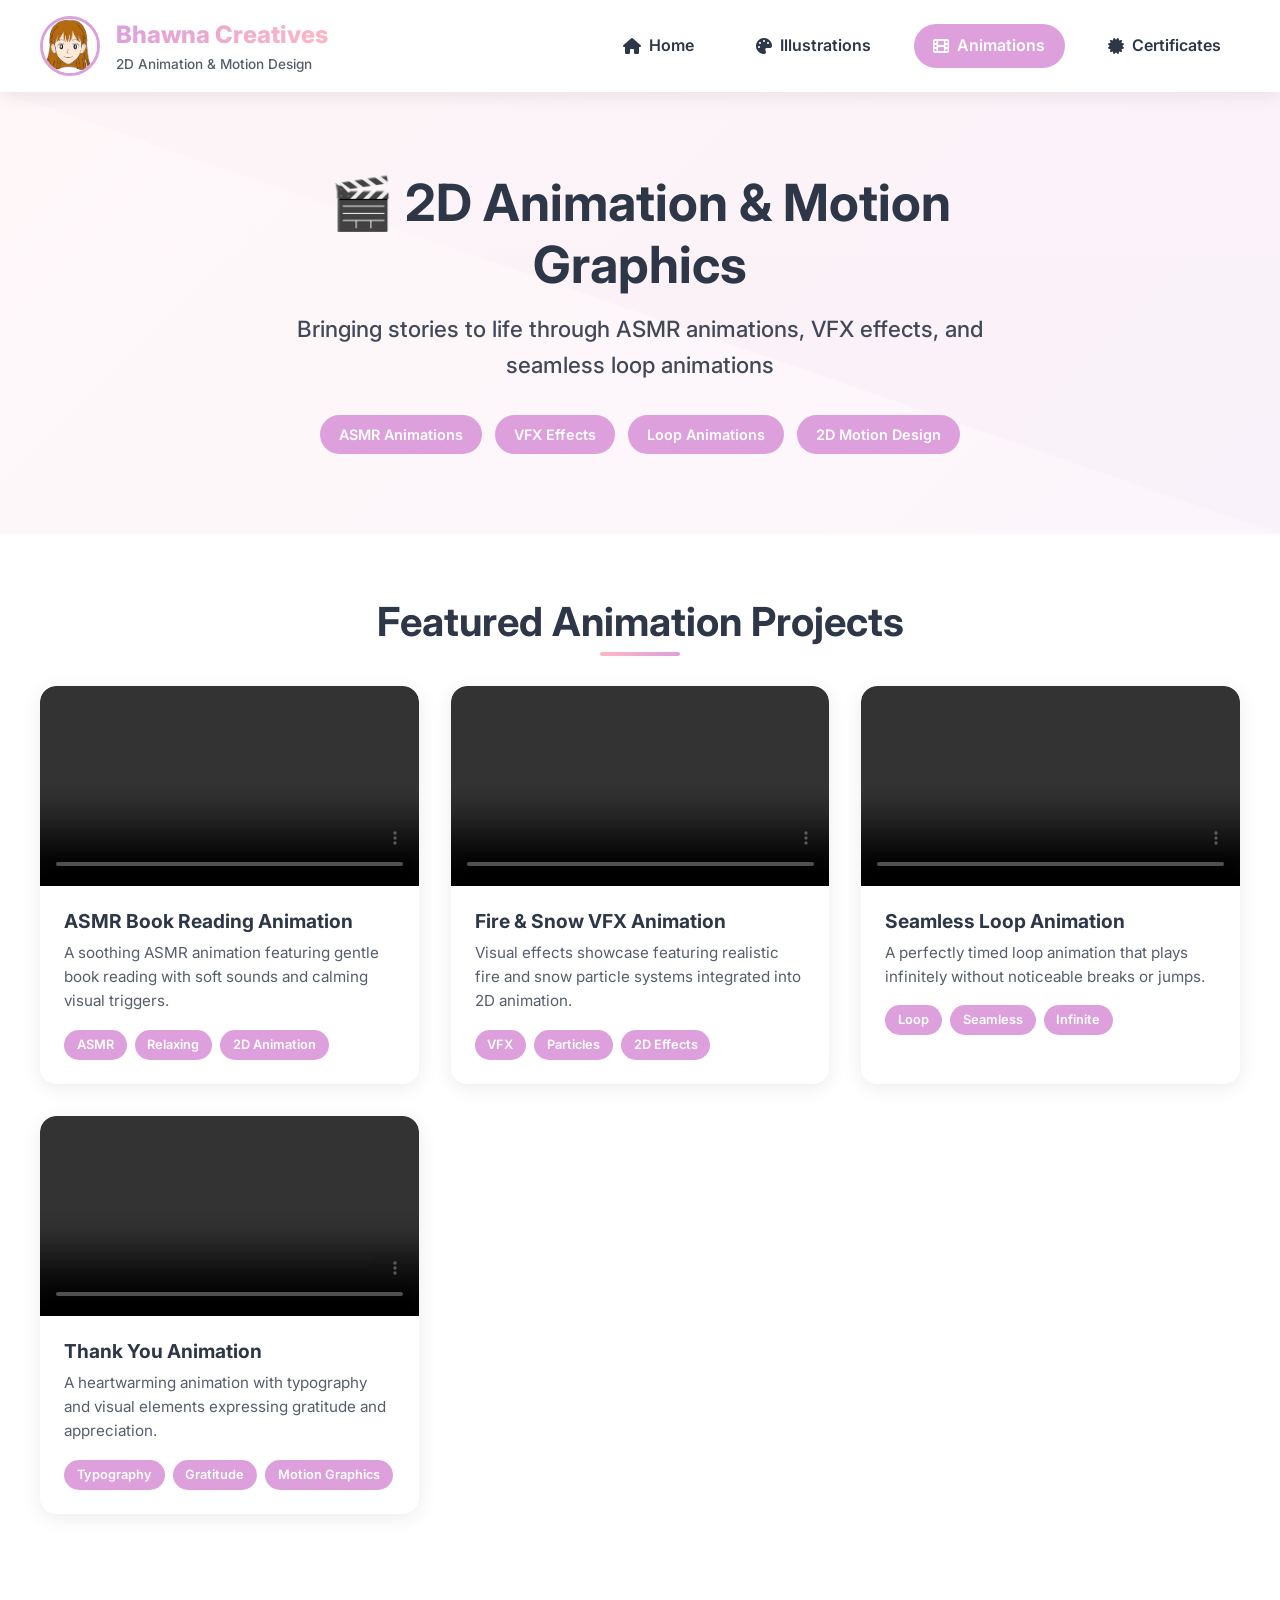
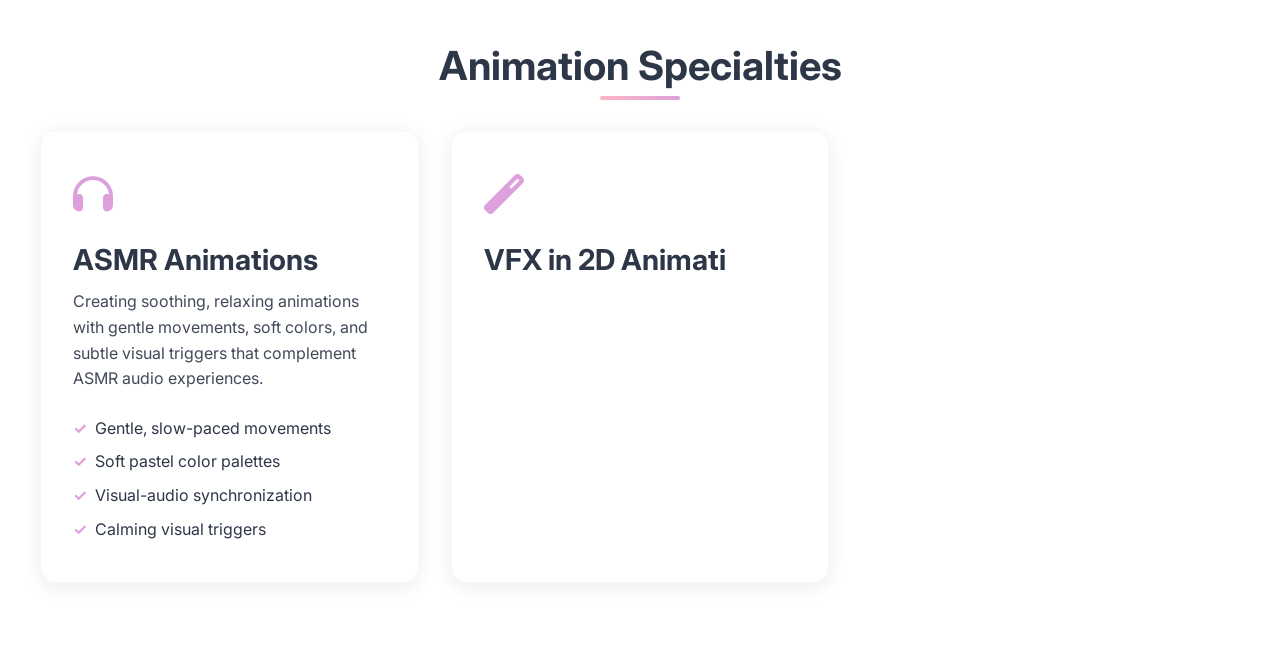
==== animations.html @ 489aada0 "Update animations.html" ====
<!DOCTYPE html>
<html lang="en">
<head>
  <meta charset="UTF-8" />
  <meta name="viewport" content="width=device-width, initial-scale=1.0" />
  <meta name="description" content="Professional 2D animation portfolio featuring ASMR animations, VFX, and loop animations by Bhawna Creatives">
  <title>🎥 2D Animation & Motion Graphics | Bhawna Creatives</title>
  <link
    href="https://fonts.googleapis.com/css2?family=Inter:wght@300;400;500;600;700;800&display=swap"
    rel="stylesheet"
  />
  <link rel="stylesheet" href="https://cdnjs.cloudflare.com/ajax/libs/font-awesome/6.4.0/css/all.min.css">
  <style>
    /* ===== CSS VARIABLES ===== */
    :root {
      --primary: #dda0dd;
      --primary-dark: #c97bc9;
      --secondary: #ffb6c1;
      --accent: #a0d2ff;
      --text-dark: #2d3748;
      --text-light: #f8f9fa;
      --bg-light: #ffffff;
      --bg-card: #ffffff;
      --bg-nav: #ffffff;
      --bg-footer: #f8f9fa;
      --shadow: 0 4px 20px rgba(0, 0, 0, 0.08);
      --shadow-hover: 0 8px 30px rgba(0, 0, 0, 0.12);
      --transition: all 0.3s cubic-bezier(0.4, 0, 0.2, 1);
      --border-radius: 16px;
      --container-max: 1200px;
    }

    .dark-theme {
      --primary: #c97bc9;
      --primary-dark: #b366b3;
      --secondary: #e8a0a8;
      --accent: #6fb5ff;
      --text-dark: #f0f0f0;
      --text-light: #f0f0f0;
      --bg-light: #121212;
      --bg-card: #1e1e1e;
      --bg-nav: #1a1a1a;
      --bg-footer: #1a1a1a;
      --shadow: 0 4px 20px rgba(0, 0, 0, 0.3);
      --shadow-hover: 0 8px 30px rgba(0, 0, 0, 0.4);
    }

    /* ===== RESET & BASE STYLES ===== */
    * {
      margin: 0;
      padding: 0;
      box-sizing: border-box;
    }

    html {
      scroll-behavior: smooth;
    }

    body {
      font-family: 'Inter', sans-serif;
      background-color: var(--bg-light);
      color: var(--text-dark);
      line-height: 1.6;
      transition: var(--transition);
      overflow-x: hidden;
    }

    img {
      max-width: 100%;
      height: auto;
      display: block;
    }

    h1, h2, h3, h4 {
      line-height: 1.2;
      margin-bottom: 1rem;
      font-weight: 700;
    }

    h1 {
      font-size: clamp(2.2rem, 5vw, 3.2rem);
    }

    h2 {
      font-size: clamp(1.8rem, 4vw, 2.5rem);
      text-align: center;
      margin-bottom: 2.5rem;
      position: relative;
    }

    h2:after {
      content: '';
      position: absolute;
      bottom: -10px;
      left: 50%;
      transform: translateX(-50%);
      width: 80px;
      height: 4px;
      background: linear-gradient(to right, var(--secondary), var(--primary));
      border-radius: 2px;
    }

    h3 {
      font-size: clamp(1.3rem, 3vw, 1.8rem);
      margin-bottom: 0.75rem;
    }

    p {
      margin-bottom: 1rem;
      color: var(--text-dark);
      opacity: 0.9;
    }

    a {
      text-decoration: none;
      color: inherit;
      transition: var(--transition);
    }

    .container {
      width: 100%;
      max-width: var(--container-max);
      margin: 0 auto;
      padding: 0 1.5rem;
    }

    .section {
      padding: 4rem 0;
    }

    /* ===== HEADER & NAVIGATION ===== */
    .header {
      position: sticky;
      top: 0;
      z-index: 100;
      background-color: var(--bg-nav);
      box-shadow: 0 4px 20px rgba(0, 0, 0, 0.08);
      transition: var(--transition);
    }

    .header-inner {
      display: flex;
      align-items: center;
      justify-content: space-between;
      padding: 1rem 0;
    }

    .logo-container {
      display: flex;
      align-items: center;
      gap: 1rem;
    }

    .logo-img {
      width: 60px;
      height: 60px;
      border-radius: 50%;
      object-fit: cover;
      border: 3px solid var(--primary);
      animation: float 6s ease-in-out infinite;
    }

    @keyframes float {
      0%, 100% { transform: translateY(0); }
      50% { transform: translateY(-10px); }
    }

    .brand-text {
      display: flex;
      flex-direction: column;
    }

    .brand-name {
      font-weight: 800;
      font-size: 1.5rem;
      background: linear-gradient(to right, var(--primary), var(--secondary));
      -webkit-background-clip: text;
      -webkit-text-fill-color: transparent;
    }

    .brand-tagline {
      font-size: 0.85rem;
      opacity: 0.8;
      font-weight: 500;
    }

    /* Navigation */
    .nav-menu {
      display: flex;
      gap: 1.5rem;
      align-items: center;
    }

    .nav-link {
      padding: 0.6rem 1.2rem;
      border-radius: 50px;
      font-weight: 600;
      display: flex;
      align-items: center;
      gap: 0.5rem;
      transition: var(--transition);
      position: relative;
    }

    .nav-link:hover {
      background-color: var(--primary);
      color: white;
      transform: translateY(-2px);
    }

    .nav-link.active {
      background-color: var(--primary);
      color: white;
    }

    /* ===== HERO SECTION ===== */
    .hero {
      padding: 5rem 0;
      text-align: center;
      background: linear-gradient(135deg, rgba(255, 182, 193, 0.1) 0%, rgba(221, 160, 221, 0.1) 100%);
      position: relative;
      overflow: hidden;
    }

    .hero:before {
      content: '';
      position: absolute;
      top: 0;
      left: 0;
      width: 100%;
      height: 100%;
      background: url('data:image/svg+xml,<svg xmlns="http://www.w3.org/2000/svg" viewBox="0 0 100 100" preserveAspectRatio="none" opacity="0.03"><path d="M0,0 L100,0 L100,100 Z" fill="%23dda0dd"/></svg>');
      background-size: cover;
    }

    .hero-content {
      position: relative;
      z-index: 1;
      max-width: 800px;
      margin: 0 auto;
    }

    .hero h1 {
      margin-bottom: 1rem;
    }

    .hero-subtitle {
      font-size: clamp(1.1rem, 3vw, 1.4rem);
      font-weight: 500;
      margin-bottom: 2rem;
      opacity: 0.9;
    }

    .hero-tags {
      display: flex;
      justify-content: center;
      flex-wrap: wrap;
      gap: 0.8rem;
      margin-top: 2rem;
    }

    .hero-tag {
      padding: 0.5rem 1.2rem;
      background-color: var(--primary);
      color: white;
      border-radius: 50px;
      font-weight: 600;
      font-size: 0.9rem;
    }

    /* ===== VIDEO GALLERY ===== */
    .video-gallery {
      display: grid;
      grid-template-columns: repeat(auto-fill, minmax(300px, 1fr));
      gap: 2rem;
      margin-top: 2rem;
    }

    .video-card {
      background-color: var(--bg-card);
      border-radius: var(--border-radius);
      overflow: hidden;
      box-shadow: var(--shadow);
      transition: var(--transition);
    }

    .video-card:hover {
      transform: translateY(-8px);
      box-shadow: var(--shadow-hover);
    }

    .video-wrapper {
      position: relative;
      overflow: hidden;
    }

    .video-wrapper video {
      width: 100%;
      height: 200px;
      object-fit: cover;
      display: block;
      border-radius: var(--border-radius) var(--border-radius) 0 0;
    }

    .video-overlay {
      position: absolute;
      top: 0;
      left: 0;
      width: 100%;
      height: 100%;
      background: rgba(0, 0, 0, 0.3);
      display: flex;
      align-items: center;
      justify-content: center;
      opacity: 0;
      transition: var(--transition);
    }

    .video-card:hover .video-overlay {
      opacity: 1;
    }

    .play-btn {
      width: 60px;
      height: 60px;
      background-color: rgba(255, 255, 255, 0.9);
      border-radius: 50%;
      display: flex;
      align-items: center;
      justify-content: center;
      font-size: 1.5rem;
      color: var(--primary);
      transform: scale(0.8);
      transition: var(--transition);
    }

    .video-card:hover .play-btn {
      transform: scale(1);
    }

    .video-info {
      padding: 1.5rem;
    }

    .video-title {
      font-size: 1.2rem;
      font-weight: 700;
      margin-bottom: 0.5rem;
      color: var(--text-dark);
    }

    .video-description {
      font-size: 0.95rem;
      opacity: 0.8;
      margin-bottom: 1rem;
    }

    .video-tags {
      display: flex;
      flex-wrap: wrap;
      gap: 0.5rem;
    }

    .video-tag {
      padding: 0.3rem 0.8rem;
      background-color: var(--primary);
      color: white;
      border-radius: 20px;
      font-size: 0.8rem;
      font-weight: 600;
    }

    /* ===== ANIMATION PROJECTS SECTION ===== */
    .projects-grid {
      display: grid;
      grid-template-columns: repeat(auto-fill, minmax(350px, 1fr));
      gap: 2rem;
      margin-top: 2rem;
    }

    .project-card {
      background-color: var(--bg-card);
      border-radius: var(--border-radius);
      padding: 2rem;
      box-shadow: var(--shadow);
      transition: var(--transition);
      border: 1px solid rgba(221, 160, 221, 0.1);
    }

    .project-card:hover {
      transform: translateY(-5px);
      box-shadow: var(--shadow-hover);
      border-color: var(--primary);
    }

    .project-icon {
      font-size: 2.5rem;
      margin-bottom: 1rem;
      color: var(--primary);
    }

    .project-desc {
      margin-bottom: 1.5rem;
    }

    .project-features {
      list-style: none;
      margin-top: 1rem;
    }

    .project-features li {
      margin-bottom: 0.5rem;
      display: flex;
      align-items: center;
      gap: 0.5rem;
    }

    .project-features li:before {
      content: '✓';
      color: var(--primary);
      font-weight: bold;
    }

    /* ===== CTA SECTION ===== */
    .cta-section {
      text-align: center;
      background: linear-gradient(135deg, rgba(255, 182, 193, 0.1) 0%, rgba(221, 160, 221, 0.1) 100%);
      border-radius: var(--border-radius);
      padding: 3rem;
      margin: 3rem 0;
    }

    .cta-buttons {
      display: flex;
      justify-content: center;
      flex-wrap: wrap;
      gap: 1rem;
      margin-top: 2rem;
    }

    .btn {
      padding: 0.9rem 2rem;
      border-radius: 50px;
      font-weight: 600;
      display: inline-flex;
      align-items: center;
      gap: 0.7rem;
      transition: var(--transition);
      border: none;
      cursor: pointer;
      font-size: 1rem;
    }

    .btn-primary {
      background-color: var(--primary);
      color: white;
    }

    .btn-primary:hover {
      background-color: var(--primary-dark);
      transform: translateY(-3px);
      box-shadow: 0 8px 20px rgba(221, 160, 221, 0.3);
    }

    .btn-secondary {
      background-color: transparent;
      border: 2px solid var(--primary);
      color: var(--primary);
    }

    .btn-secondary:hover {
      background-color: var(--primary);
      color: white;
      transform: translateY(-3px);
    }

    /* ===== FOOTER ===== */
    .footer {
      background-color: var(--bg-footer);
      padding: 3rem 0 2rem;
      text-align: center;
    }

    .footer-content {
      max-width: 800px;
      margin: 0 auto;
    }

    .social-links {
      display: flex;
      justify-content: center;
      gap: 1.5rem;
      margin: 1.5rem 0;
    }

    .social-link {
      width: 45px;
      height: 45px;
      background-color: var(--primary);
      color: white;
      border-radius: 50%;
      display: flex;
      align-items: center;
      justify-content: center;
      font-size: 1.2rem;
      transition: var(--transition);
    }

    .social-link:hover {
      background-color: var(--primary-dark);
      transform: translateY(-3px);
    }

    .footer-links {
      display: flex;
      justify-content: center;
      flex-wrap: wrap;
      gap: 1.5rem;
      margin: 1.5rem 0;
    }

    .footer-link {
      color: var(--text-dark);
      font-weight: 500;
      opacity: 0.8;
    }

    .footer-link:hover {
      color: var(--primary);
      opacity: 1;
    }

    .copyright {
      margin-top: 2rem;
      padding-top: 1.5rem;
      border-top: 1px solid rgba(221, 160, 221, 0.2);
      font-size: 0.9rem;
      opacity: 0.7;
    }

    /* ===== DARK MODE TOGGLE ===== */
    .theme-toggle {
      position: fixed;
      bottom: 25px;
      right: 25px;
      width: 55px;
      height: 55px;
      border-radius: 50%;
      background-color: var(--primary);
      color: white;
      border: none;
      cursor: pointer;
      display: flex;
      align-items: center;
      justify-content: center;
      font-size: 1.3rem;
      box-shadow: 0 4px 15px rgba(0, 0, 0, 0.2);
      z-index: 99;
      transition: var(--transition);
    }

    .theme-toggle:hover {
      transform: scale(1.1);
    }

    /* ===== RESPONSIVE DESIGN ===== */
    @media (max-width: 992px) {
      .nav-menu {
        gap: 1rem;
      }
      
      .video-gallery, .projects-grid {
        grid-template-columns: repeat(auto-fill, minmax(280px, 1fr));
      }
    }

    @media (max-width: 768px) {
      .header-inner {
        flex-direction: column;
        gap: 1rem;
      }
      
      .nav-menu {
        width: 100%;
        justify-content: center;
        flex-wrap: wrap;
      }
      
      .section {
        padding: 3rem 0;
      }
      
      .cta-section {
        padding: 2rem;
      }
      
      .theme-toggle {
        bottom: 20px;
        right: 20px;
        width: 50px;
        height: 50px;
      }
    }

    @media (max-width: 576px) {
      .video-gallery, .projects-grid {
        grid-template-columns: 1fr;
      }
      
      .nav-menu {
        flex-direction: column;
        align-items: center;
      }
      
      .nav-link {
        width: 100%;
        justify-content: center;
      }
      
      .cta-buttons {
        flex-direction: column;
        align-items: center;
      }
      
      .btn {
        width: 100%;
        justify-content: center;
      }
      
      .hero-tags {
        flex-direction: column;
        align-items: center;
      }
    }
  </style>
</head>
<body>
  <!-- HEADER & NAVIGATION -->
  <header class="header">
    <div class="container header-inner">
      <div class="logo-container">
        <img src="b6.png" alt="Bhawna Creatives Logo" class="logo-img" />
        <div class="brand-text">
          <div class="brand-name">Bhawna Creatives</div>
          <div class="brand-tagline">2D Animation & Motion Design</div>
        </div>
      </div>
      
      <nav class="nav-menu">
        <a href="index.html" class="nav-link">
          <i class="fas fa-home"></i> Home
        </a>
        <a href="illustrations.html" class="nav-link">
          <i class="fas fa-palette"></i> Illustrations
        </a>
        <a href="#" class="nav-link active">
          <i class="fas fa-film"></i> Animations
        </a>
        <a href="certificates.html" class="nav-link">
          <i class="fas fa-certificate"></i> Certificates
        </a>
      </nav>
    </div>
  </header>

  <!-- HERO SECTION -->
  <section class="hero">
    <div class="container hero-content">
      <h1>🎬 2D Animation & Motion Graphics</h1>
      <p class="hero-subtitle">Bringing stories to life through ASMR animations, VFX effects, and seamless loop animations</p>
      <div class="hero-tags">
        <span class="hero-tag">ASMR Animations</span>
        <span class="hero-tag">VFX Effects</span>
        <span class="hero-tag">Loop Animations</span>
        <span class="hero-tag">2D Motion Design</span>
      </div>
    </div>
  </section>

  <!-- VIDEO GALLERY SECTION -->
  <section class="section container">
    <h2>Featured Animation Projects</h2>
    <div class="video-gallery">
      <!-- Video 1: ASMR Book Reading -->
      <div class="video-card">
        <div class="video-wrapper">
          <video controls>
            <source src="a1.mp4" type="video/mp4">
            Your browser does not support the video tag. Please use a modern browser.
          </video>
          <div class="video-overlay">
            <div class="play-btn">
              <i class="fas fa-play"></i>
            </div>
          </div>
        </div>
        <div class="video-info">
          <h3 class="video-title">ASMR Book Reading Animation</h3>
          <p class="video-description">A soothing ASMR animation featuring gentle book reading with soft sounds and calming visual triggers.</p>
          <div class="video-tags">
            <span class="video-tag">ASMR</span>
            <span class="video-tag">Relaxing</span>
            <span class="video-tag">2D Animation</span>
          </div>
        </div>
      </div>

      <!-- Video 2: VFX Fire and Snow -->
      <div class="video-card">
        <div class="video-wrapper">
          <video controls>
            <source src="a2.mp4" type="video/mp4">
            Your browser does not support the video tag. Please use a modern browser.
          </video>
          <div class="video-overlay">
            <div class="play-btn">
              <i class="fas fa-play"></i>
            </div>
          </div>
        </div>
        <div class="video-info">
          <h3 class="video-title">Fire & Snow VFX Animation</h3>
          <p class="video-description">Visual effects showcase featuring realistic fire and snow particle systems integrated into 2D animation.</p>
          <div class="video-tags">
            <span class="video-tag">VFX</span>
            <span class="video-tag">Particles</span>
            <span class="video-tag">2D Effects</span>
          </div>
        </div>
      </div>

      <!-- Video 3: Loop Animation -->
      <div class="video-card">
        <div class="video-wrapper">
          <video controls loop>
            <source src="a3.mp4" type="video/mp4">
            Your browser does not support the video tag. Please use a modern browser.
          </video>
          <div class="video-overlay">
            <div class="play-btn">
              <i class="fas fa-play"></i>
            </div>
          </div>
        </div>
        <div class="video-info">
          <h3 class="video-title">Seamless Loop Animation</h3>
          <p class="video-description">A perfectly timed loop animation that plays infinitely without noticeable breaks or jumps.</p>
          <div class="video-tags">
            <span class="video-tag">Loop</span>
            <span class="video-tag">Seamless</span>
            <span class="video-tag">Infinite</span>
          </div>
        </div>
      </div>

      <!-- Video 4: Thank You Animation -->
      <div class="video-card">
        <div class="video-wrapper">
          <video controls>
            <source src="A4.mp4" type="video/mp4">
            Your browser does not support the video tag. Please use a modern browser.
          </video>
          <div class="video-overlay">
            <div class="play-btn">
              <i class="fas fa-play"></i>
            </div>
          </div>
        </div>
        <div class="video-info">
          <h3 class="video-title">Thank You Animation</h3>
          <p class="video-description">A heartwarming animation with typography and visual elements expressing gratitude and appreciation.</p>
          <div class="video-tags">
            <span class="video-tag">Typography</span>
            <span class="video-tag">Gratitude</span>
            <span class="video-tag">Motion Graphics</span>
          </div>
        </div>
      </div>
    </div>
  </section>

  <!-- ANIMATION SPECIALTIES SECTION -->
  <section class="section container">
    <h2>Animation Specialties</h2>
    <div class="projects-grid">
      <!-- Project 1: ASMR Animation -->
      <div class="project-card">
        <div class="project-icon">
          <i class="fas fa-headphones"></i>
        </div>
        <h3>ASMR Animations</h3>
        <p class="project-desc">Creating soothing, relaxing animations with gentle movements, soft colors, and subtle visual triggers that complement ASMR audio experiences.</p>
        <ul class="project-features">
          <li>Gentle, slow-paced movements</li>
          <li>Soft pastel color palettes</li>
          <li>Visual-audio synchronization</li>
          <li>Calming visual triggers</li>
        </ul>
      </div>

      <!-- Project 2: VFX in 2D Animation -->
      <div class="project-card">
        <div class="project-icon">
          <i class="fas fa-magic"></i>
        </div>
        <h3>VFX in 2D Animati
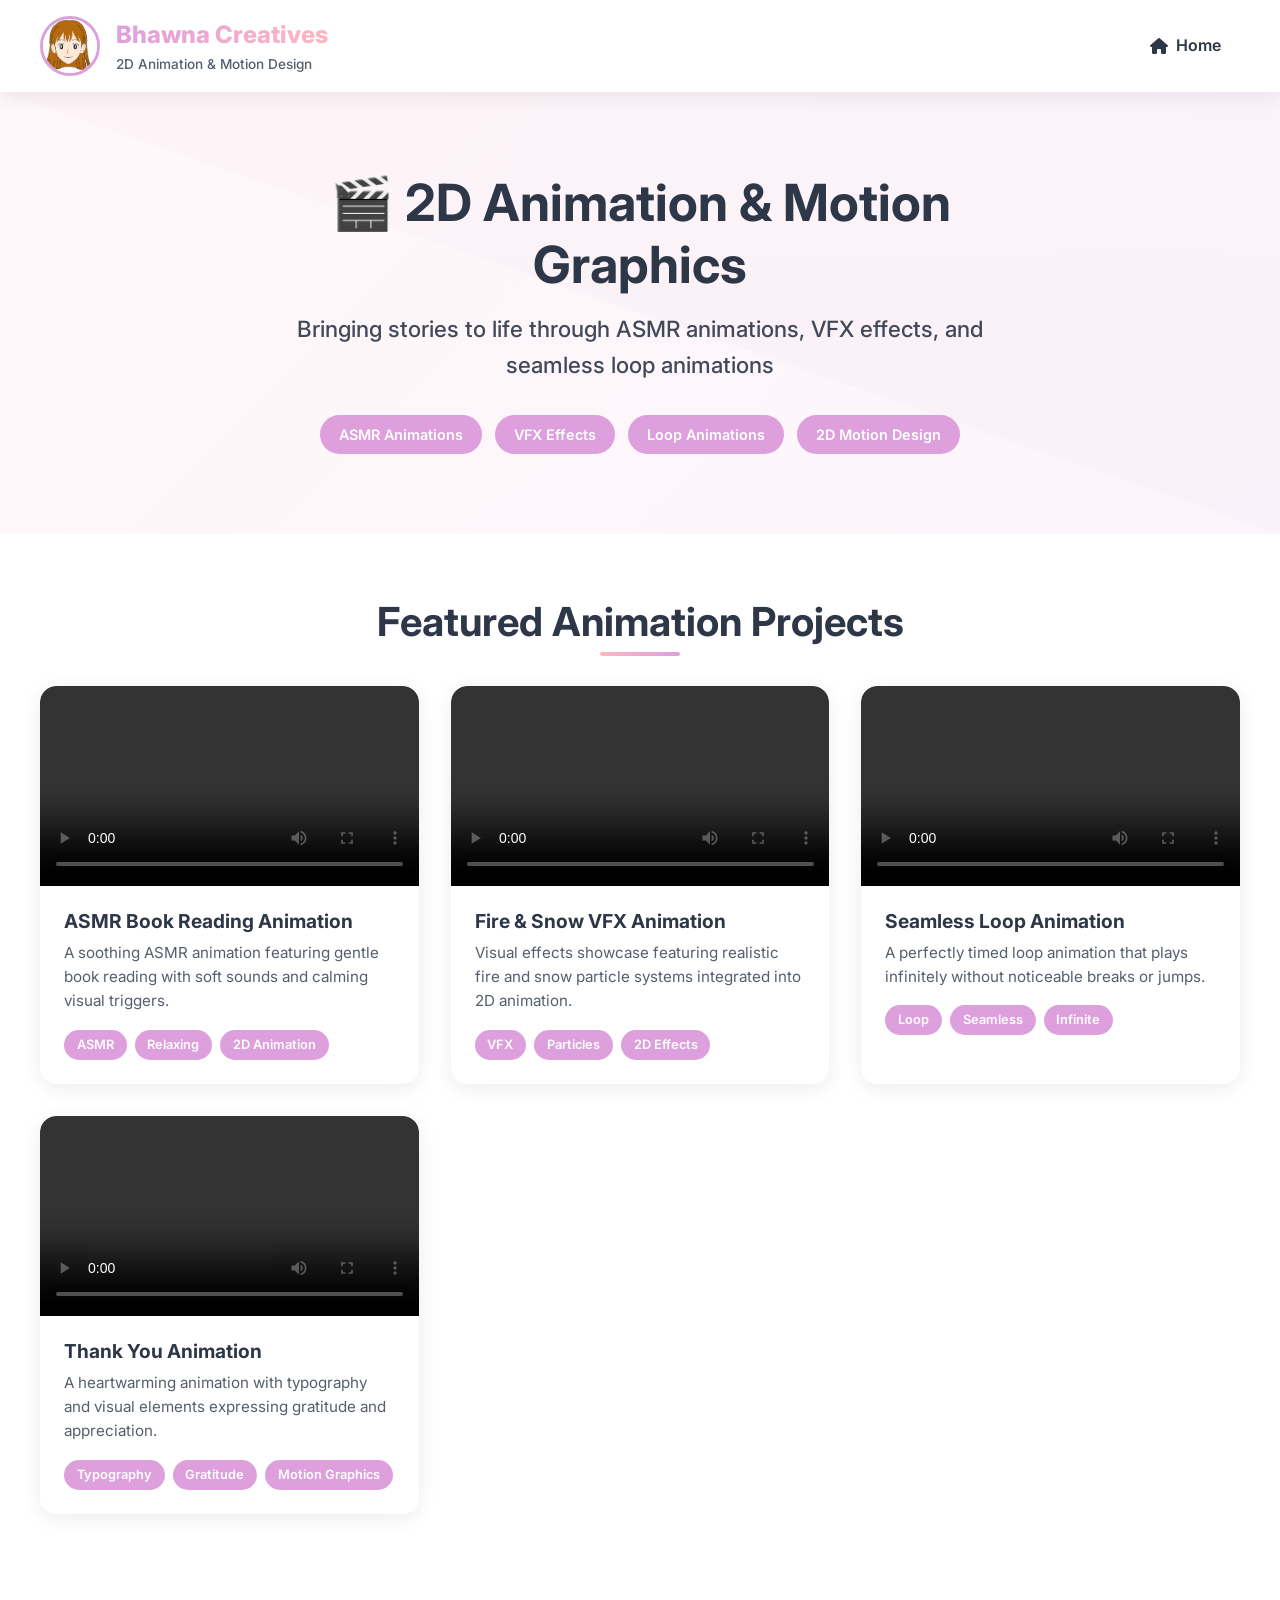
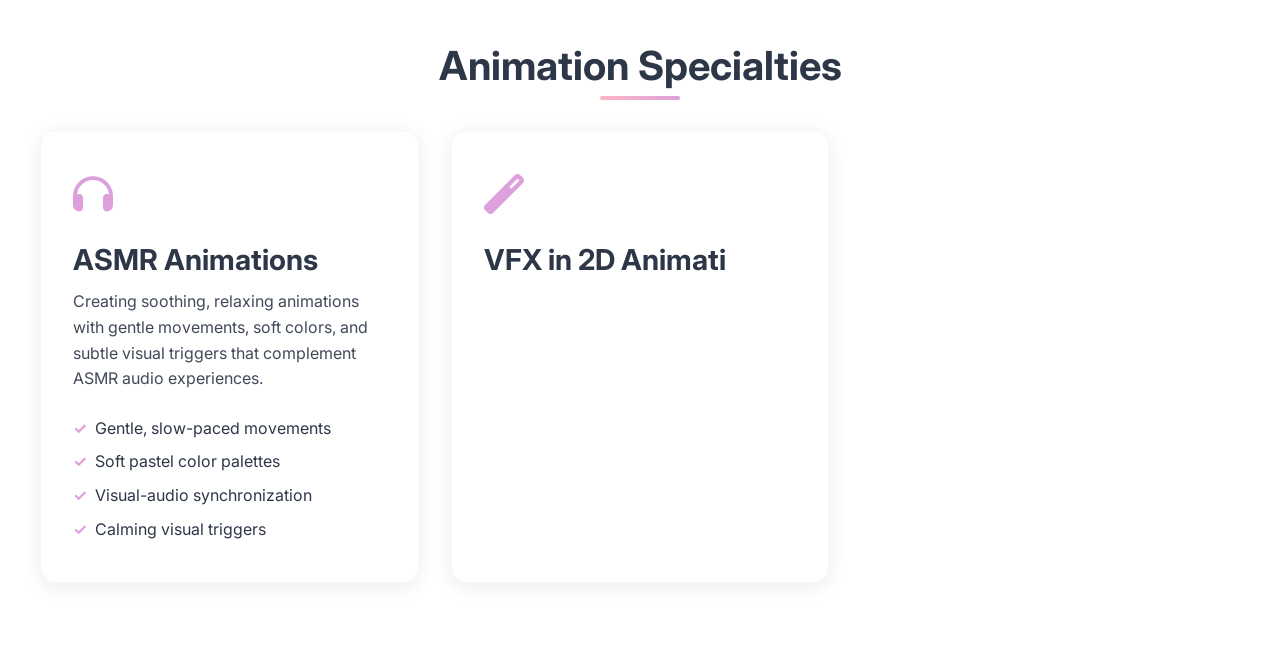
==== commit 8b572634: "Update animations.html" ====
--- a/animations.html
+++ b/animations.html
@@ -650,15 +650,7 @@
         <a href="index.html" class="nav-link">
           <i class="fas fa-home"></i> Home
         </a>
-        <a href="illustrations.html" class="nav-link">
-          <i class="fas fa-palette"></i> Illustrations
-        </a>
-        <a href="#" class="nav-link active">
-          <i class="fas fa-film"></i> Animations
-        </a>
-        <a href="certificates.html" class="nav-link">
-          <i class="fas fa-certificate"></i> Certificates
-        </a>
+      
       </nav>
     </div>
   </header>
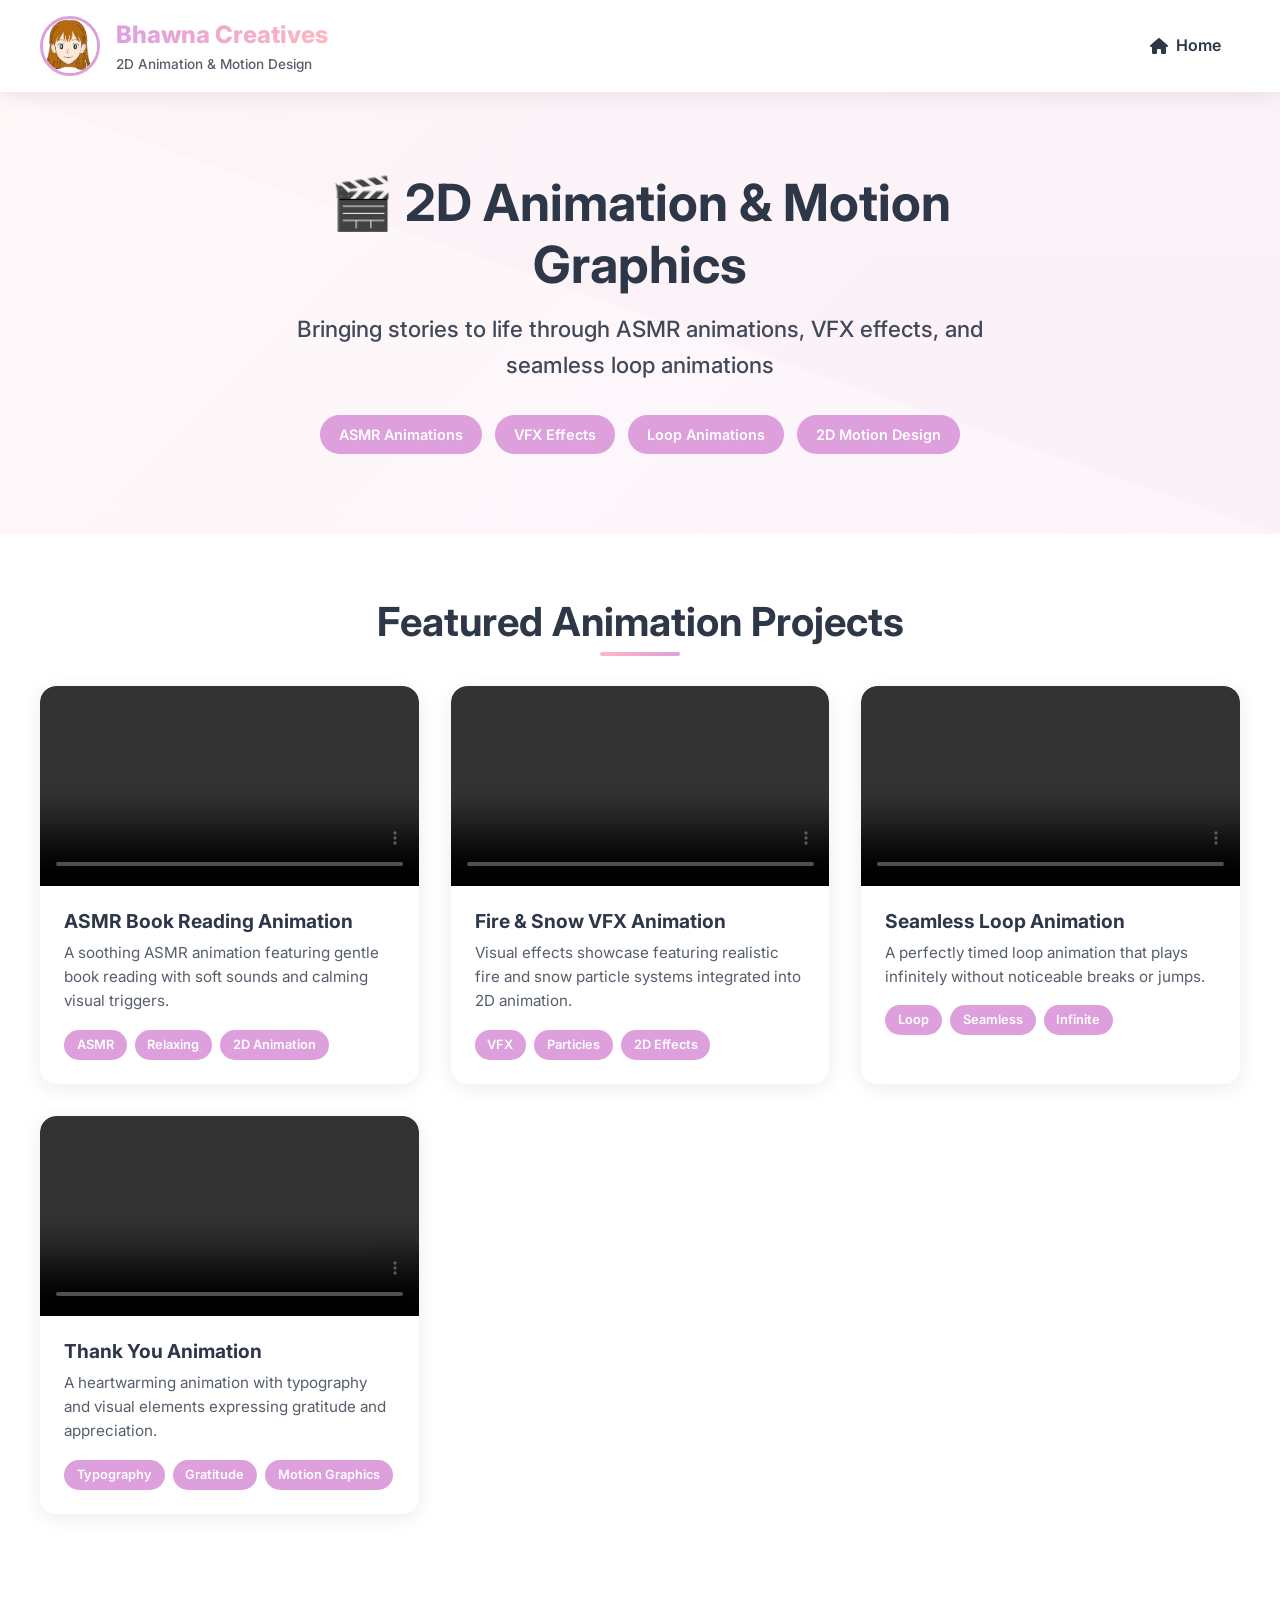
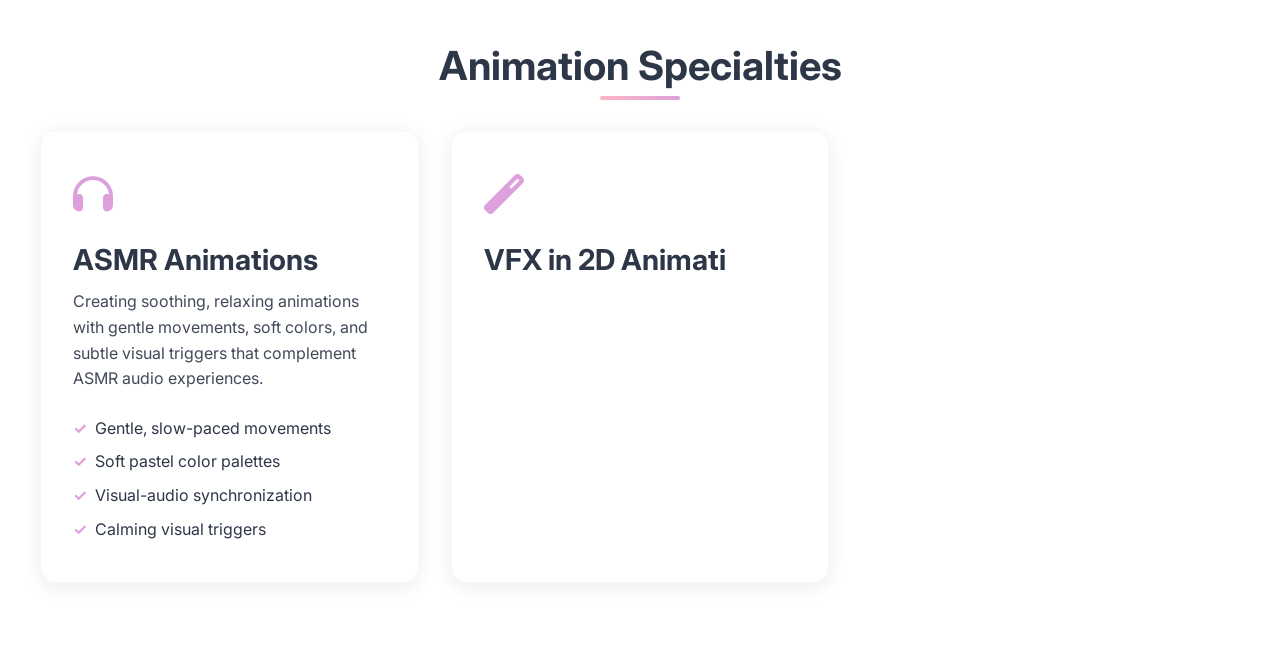
==== commit baef93d4: "Update animations.html" ====
--- a/animations.html
+++ b/animations.html
@@ -680,11 +680,6 @@
             <source src="a1.mp4" type="video/mp4">
             Your browser does not support the video tag. Please use a modern browser.
           </video>
-          <div class="video-overlay">
-            <div class="play-btn">
-              <i class="fas fa-play"></i>
-            </div>
-          </div>
         </div>
         <div class="video-info">
           <h3 class="video-title">ASMR Book Reading Animation</h3>
@@ -704,11 +699,7 @@
             <source src="a2.mp4" type="video/mp4">
             Your browser does not support the video tag. Please use a modern browser.
           </video>
-          <div class="video-overlay">
-            <div class="play-btn">
-              <i class="fas fa-play"></i>
-            </div>
-          </div>
+          
         </div>
         <div class="video-info">
           <h3 class="video-title">Fire & Snow VFX Animation</h3>
@@ -728,11 +719,7 @@
             <source src="a3.mp4" type="video/mp4">
             Your browser does not support the video tag. Please use a modern browser.
           </video>
-          <div class="video-overlay">
-            <div class="play-btn">
-              <i class="fas fa-play"></i>
-            </div>
-          </div>
+         
         </div>
         <div class="video-info">
           <h3 class="video-title">Seamless Loop Animation</h3>
@@ -752,11 +739,7 @@
             <source src="A4.mp4" type="video/mp4">
             Your browser does not support the video tag. Please use a modern browser.
           </video>
-          <div class="video-overlay">
-            <div class="play-btn">
-              <i class="fas fa-play"></i>
-            </div>
-          </div>
+          
         </div>
         <div class="video-info">
           <h3 class="video-title">Thank You Animation</h3>
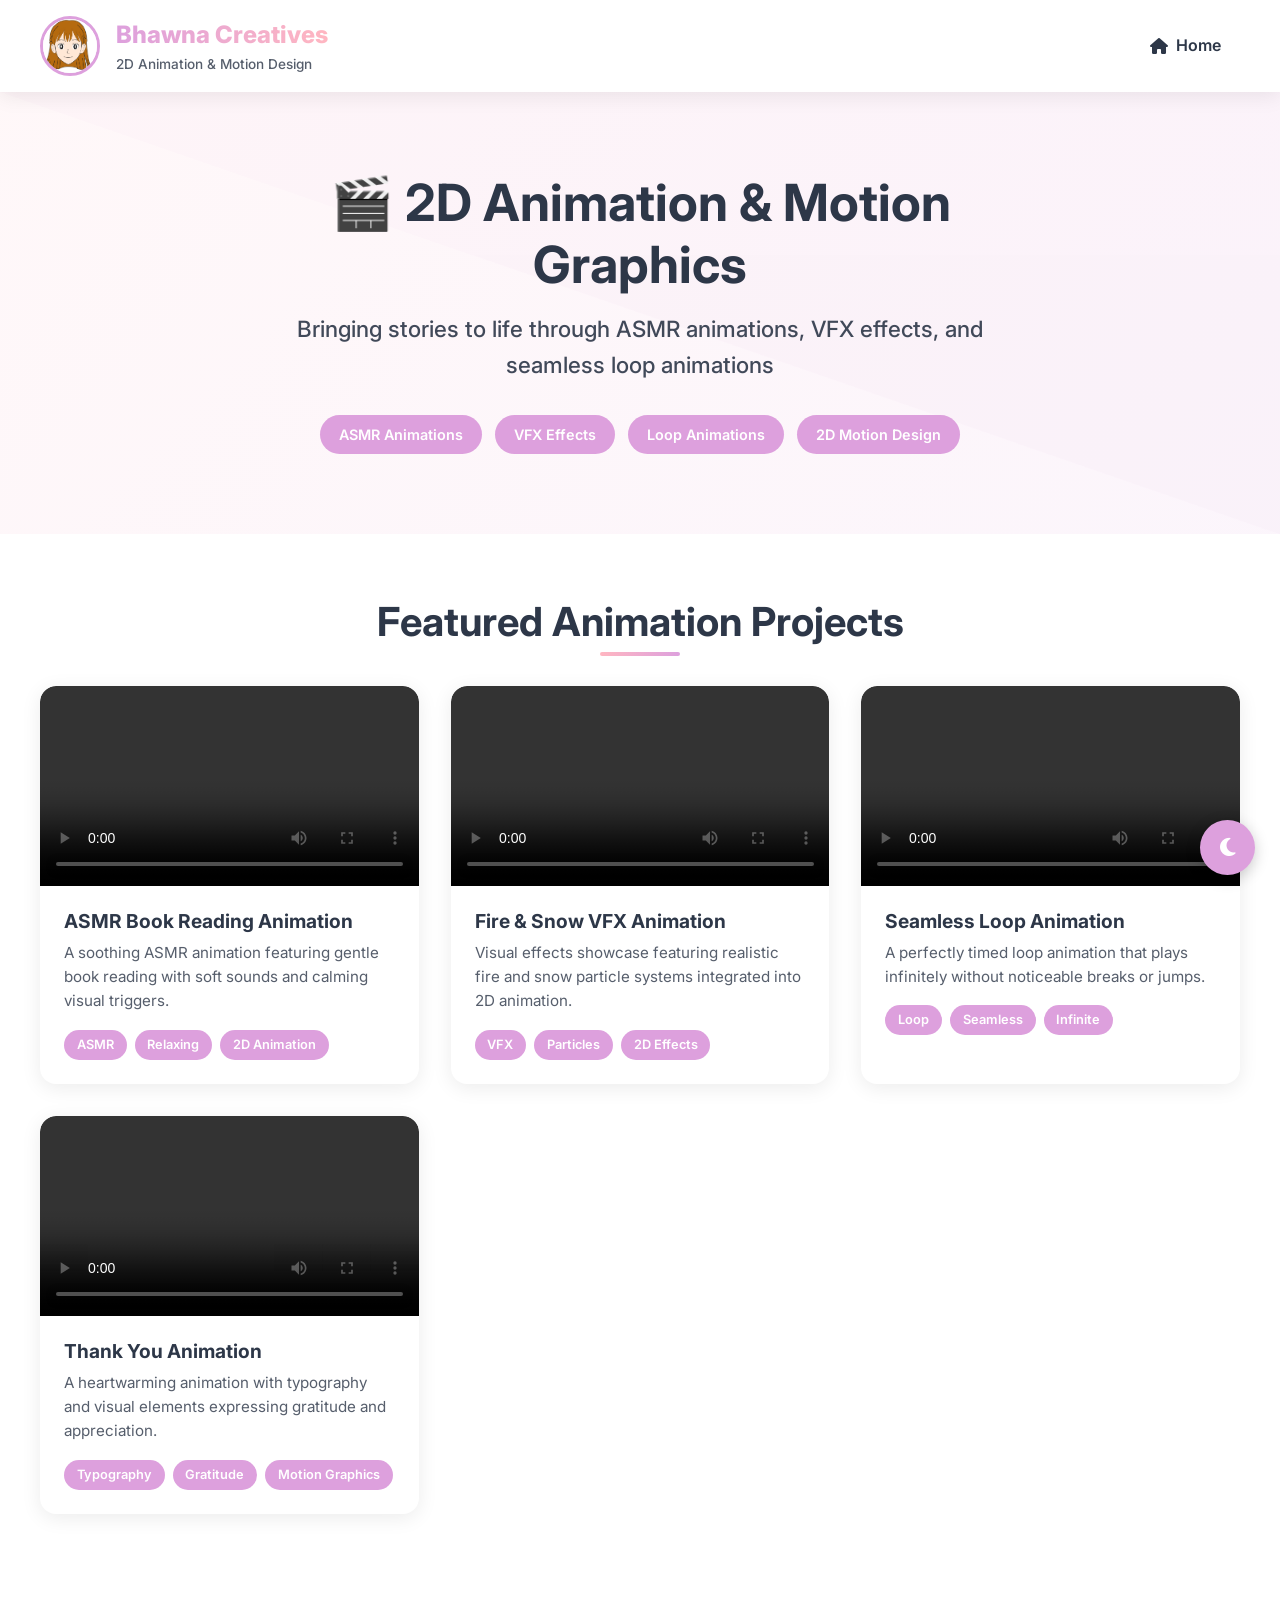
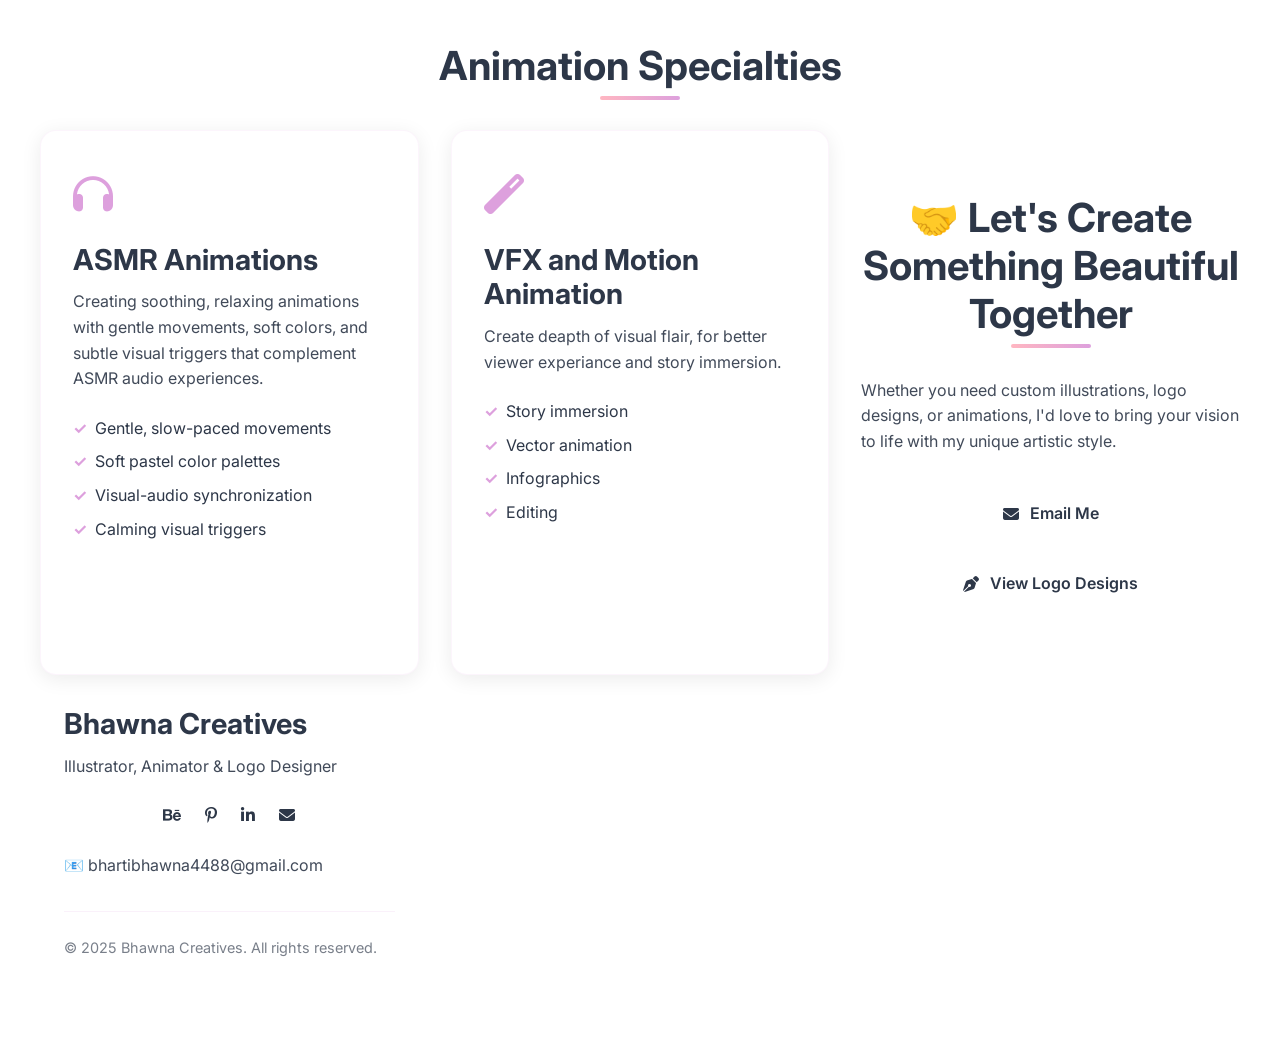
==== commit 155179d4: "Update animations.html" ====
--- a/animations.html
+++ b/animations.html
@@ -778,4 +778,107 @@
         <div class="project-icon">
           <i class="fas fa-magic"></i>
         </div>
-        <h3>VFX in 2D Animati
+        <h3>VFX and Motion Animation</h3>
+        <p class="project-desc">Create deapth of visual flair, for better viewer experiance and story immersion.</p>
+        <ul class="project-features">
+          <li>Story immersion</li>
+          <li>Vector animation</li>
+          <li>Infographics</li>
+          <li>Editing</li>
+        </ul>
+      </div>
+
+
+
+          
+    <!-- CTA SECTION -->
+    <section class="section">
+      <div class="cta-box">
+        <h2>🤝 Let's Create Something Beautiful Together</h2>
+        <p>Whether you need custom illustrations, logo designs, or animations, I'd love to bring your vision to life with my unique artistic style.</p>
+        <div class="cta-buttons">
+          <a href="mailto:bhartibhawna4488@gmail.com" class="btn">
+            <i class="fas fa-envelope"></i> Email Me
+          </a>
+          <a href="#logo-designs" class="btn btn-outline">
+            <i class="fas fa-pen-nib"></i> View Logo Designs
+          </a>
+        </div>
+      </div>
+    </section>
+  </main>
+
+  <!-- FOOTER -->
+  <footer>
+    <div class="container footer-content">
+      <h3>Bhawna Creatives</h3>
+      <p>Illustrator, Animator & Logo Designer</p>
+      
+      <div class="social-links">
+        <a href="https://www.behance.net/bhawnabharti48" target="_blank" aria-label="Behance">
+          <i class="fab fa-behance"></i>
+        </a>
+        <a href="https://pin.it/7BvtTQsCY" target="_blank" aria-label="Pinterest">
+          <i class="fab fa-pinterest-p"></i>
+        </a>
+        <a href="https://www.linkedin.com/in/bhawna-bharti-25ba2a316" target="_blank" aria-label="LinkedIn">
+          <i class="fab fa-linkedin-in"></i>
+        </a>
+        <a href="mailto:bhartibhawna4488@gmail.com" aria-label="Email">
+          <i class="fas fa-envelope"></i>
+        </a>
+      </div>
+      
+      <p>📧 bhartibhawna4488@gmail.com</p>
+      <div class="copyright">
+        <p>© 2025 Bhawna Creatives. All rights reserved.</p>
+      </div>
+    </div>
+  </footer>
+
+  <!-- DARK MODE TOGGLE -->
+  <button class="theme-toggle" aria-label="Toggle dark mode">
+    <i class="fas fa-moon"></i>
+  </button>
+
+  <!-- JAVASCRIPT -->
+  <script>
+    // Theme Toggle Functionality
+    const themeToggle = document.querySelector('.theme-toggle');
+    const themeIcon = themeToggle.querySelector('i');
+    
+    // Check for saved theme preference or default to light
+    if (localStorage.getItem('theme') === 'dark') {
+      document.body.classList.add('dark-theme');
+      themeIcon.classList.remove('fa-moon');
+      themeIcon.classList.add('fa-sun');
+    }
+    
+    // Toggle theme function
+    function toggleTheme() {
+      document.body.classList.toggle('dark-theme');
+      
+      if (document.body.classList.contains('dark-theme')) {
+        localStorage.setItem('theme', 'dark');
+        themeIcon.classList.remove('fa-moon');
+        themeIcon.classList.add('fa-sun');
+      } else {
+        localStorage.setItem('theme', 'light');
+        themeIcon.classList.remove('fa-sun');
+        themeIcon.classList.add('fa-moon');
+      }
+    }
+    
+    themeToggle.addEventListener('click', toggleTheme);
+    
+    // Smooth scrolling for anchor links
+    document.querySelectorAll('a[href^="#"]').forEach(anchor => {
+      anchor.addEventListener('click', function(e) {
+        e.preventDefault();
+        
+        const targetId = this.getAttribute('href');
+        if (targetId === '#') return;
+        
+        const targetElement = document.querySelector(targetId);
+        if (targetElement) {
+          window.
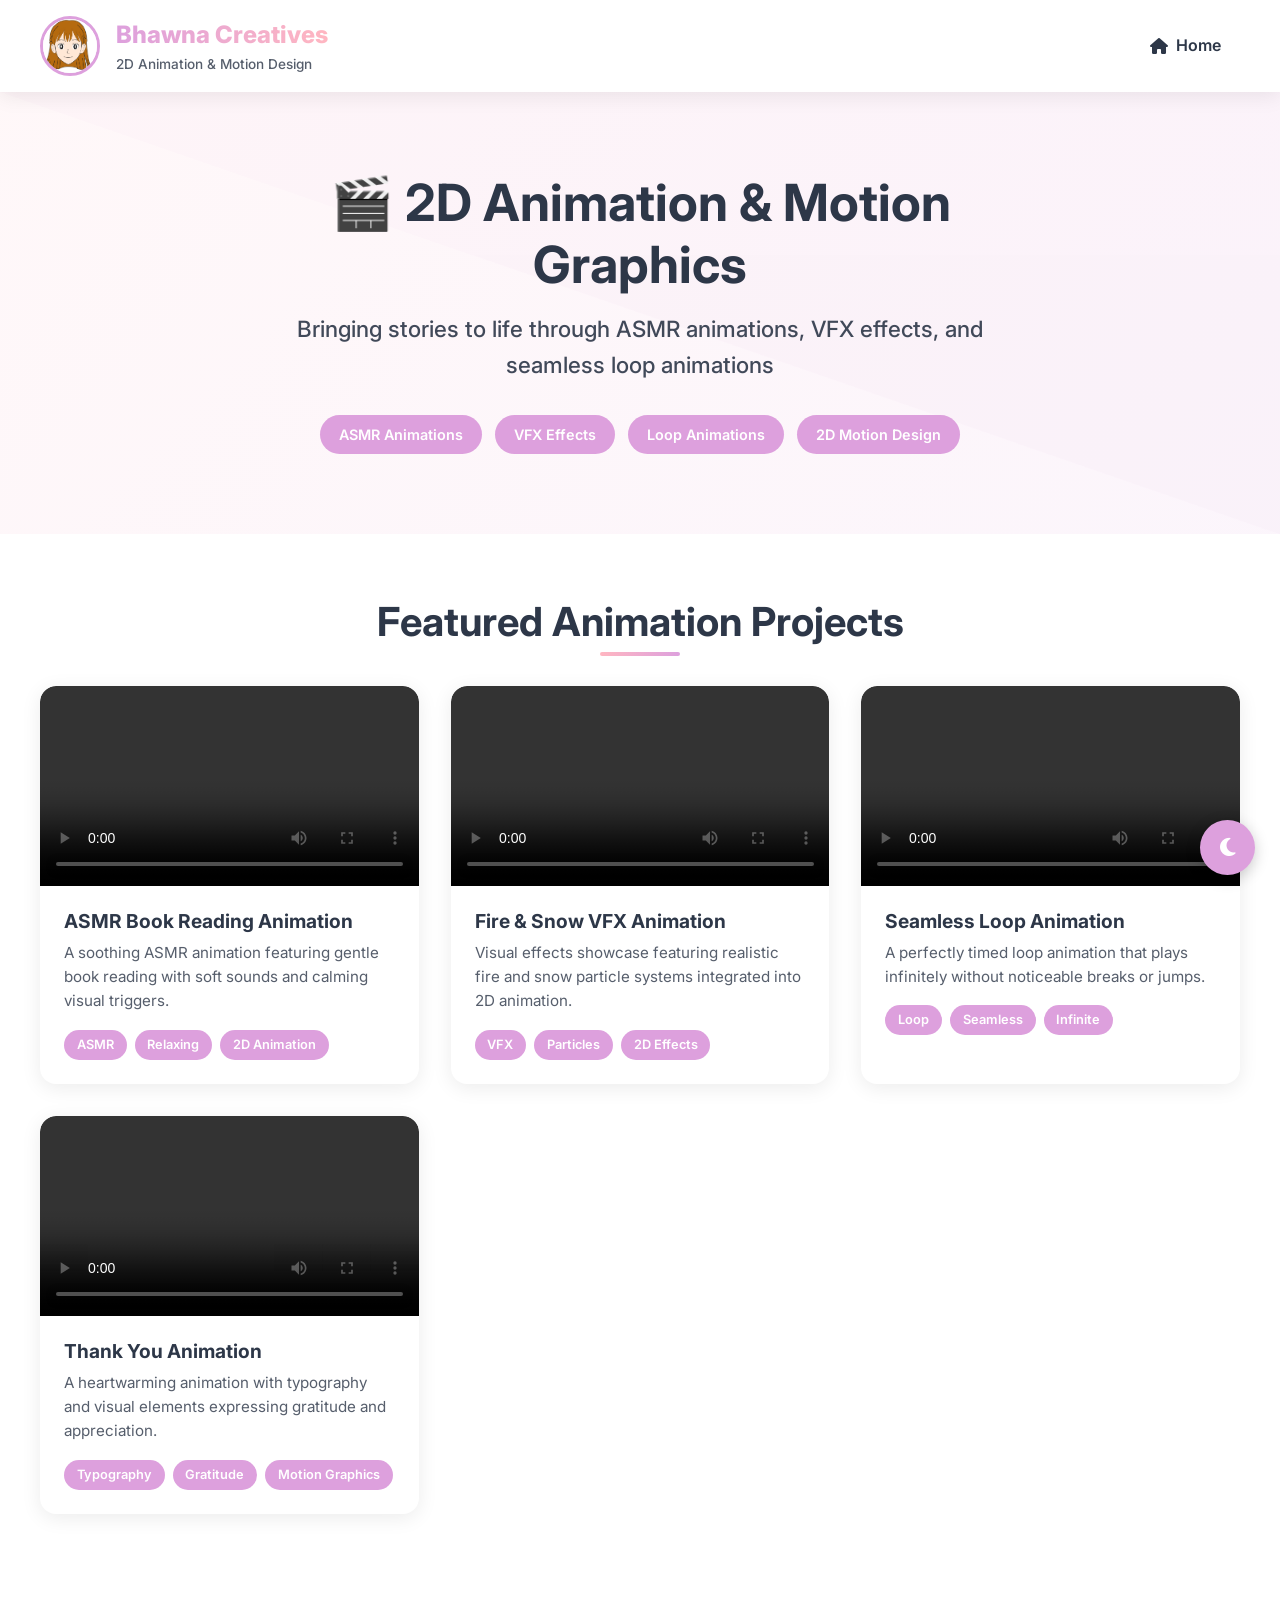
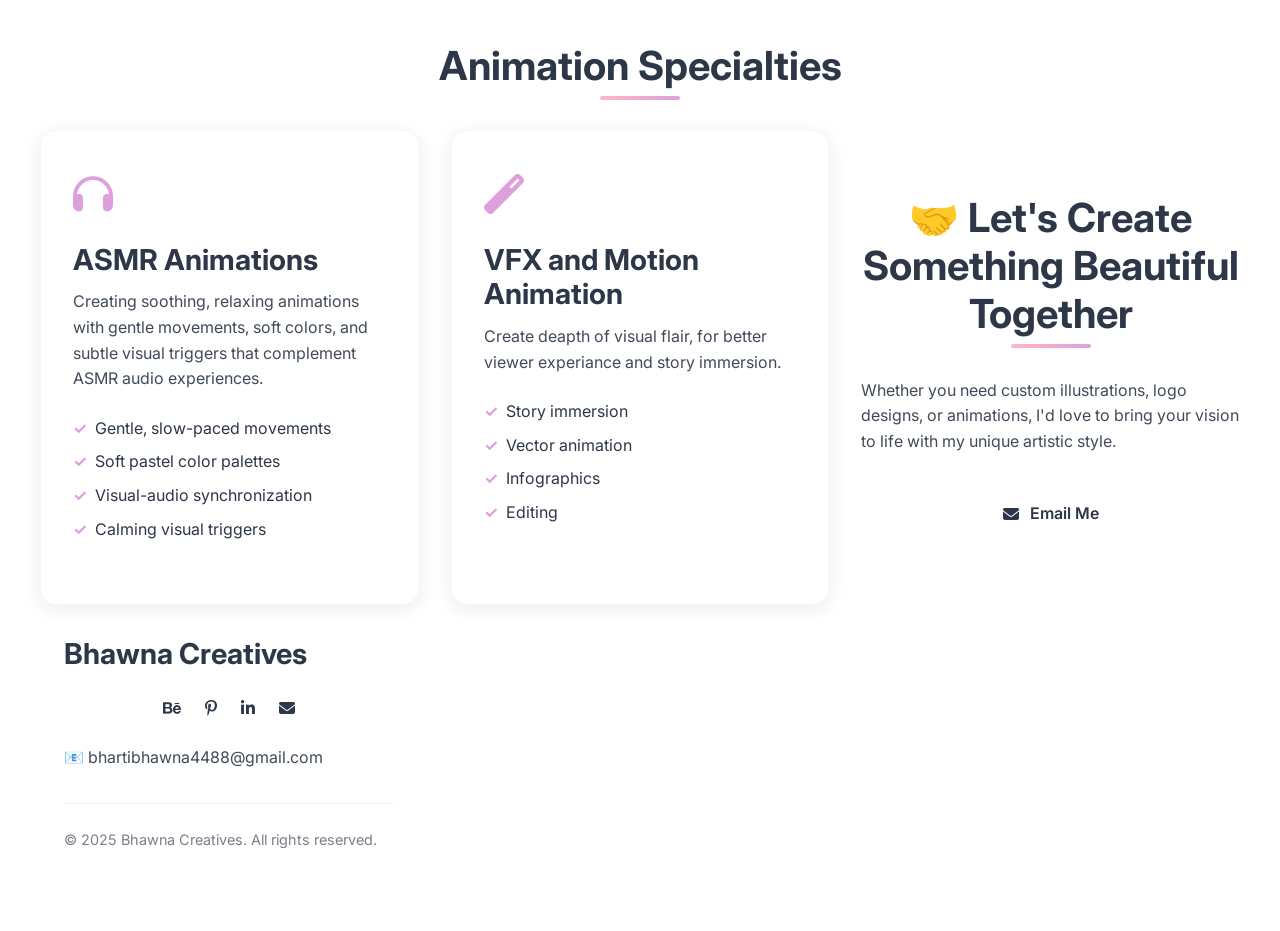
==== commit e8258fb5: "Update animations.html" ====
--- a/animations.html
+++ b/animations.html
@@ -800,9 +800,6 @@
           <a href="mailto:bhartibhawna4488@gmail.com" class="btn">
             <i class="fas fa-envelope"></i> Email Me
           </a>
-          <a href="#logo-designs" class="btn btn-outline">
-            <i class="fas fa-pen-nib"></i> View Logo Designs
-          </a>
         </div>
       </div>
     </section>
@@ -812,7 +809,6 @@
   <footer>
     <div class="container footer-content">
       <h3>Bhawna Creatives</h3>
-      <p>Illustrator, Animator & Logo Designer</p>
       
       <div class="social-links">
         <a href="https://www.behance.net/bhawnabharti48" target="_blank" aria-label="Behance">
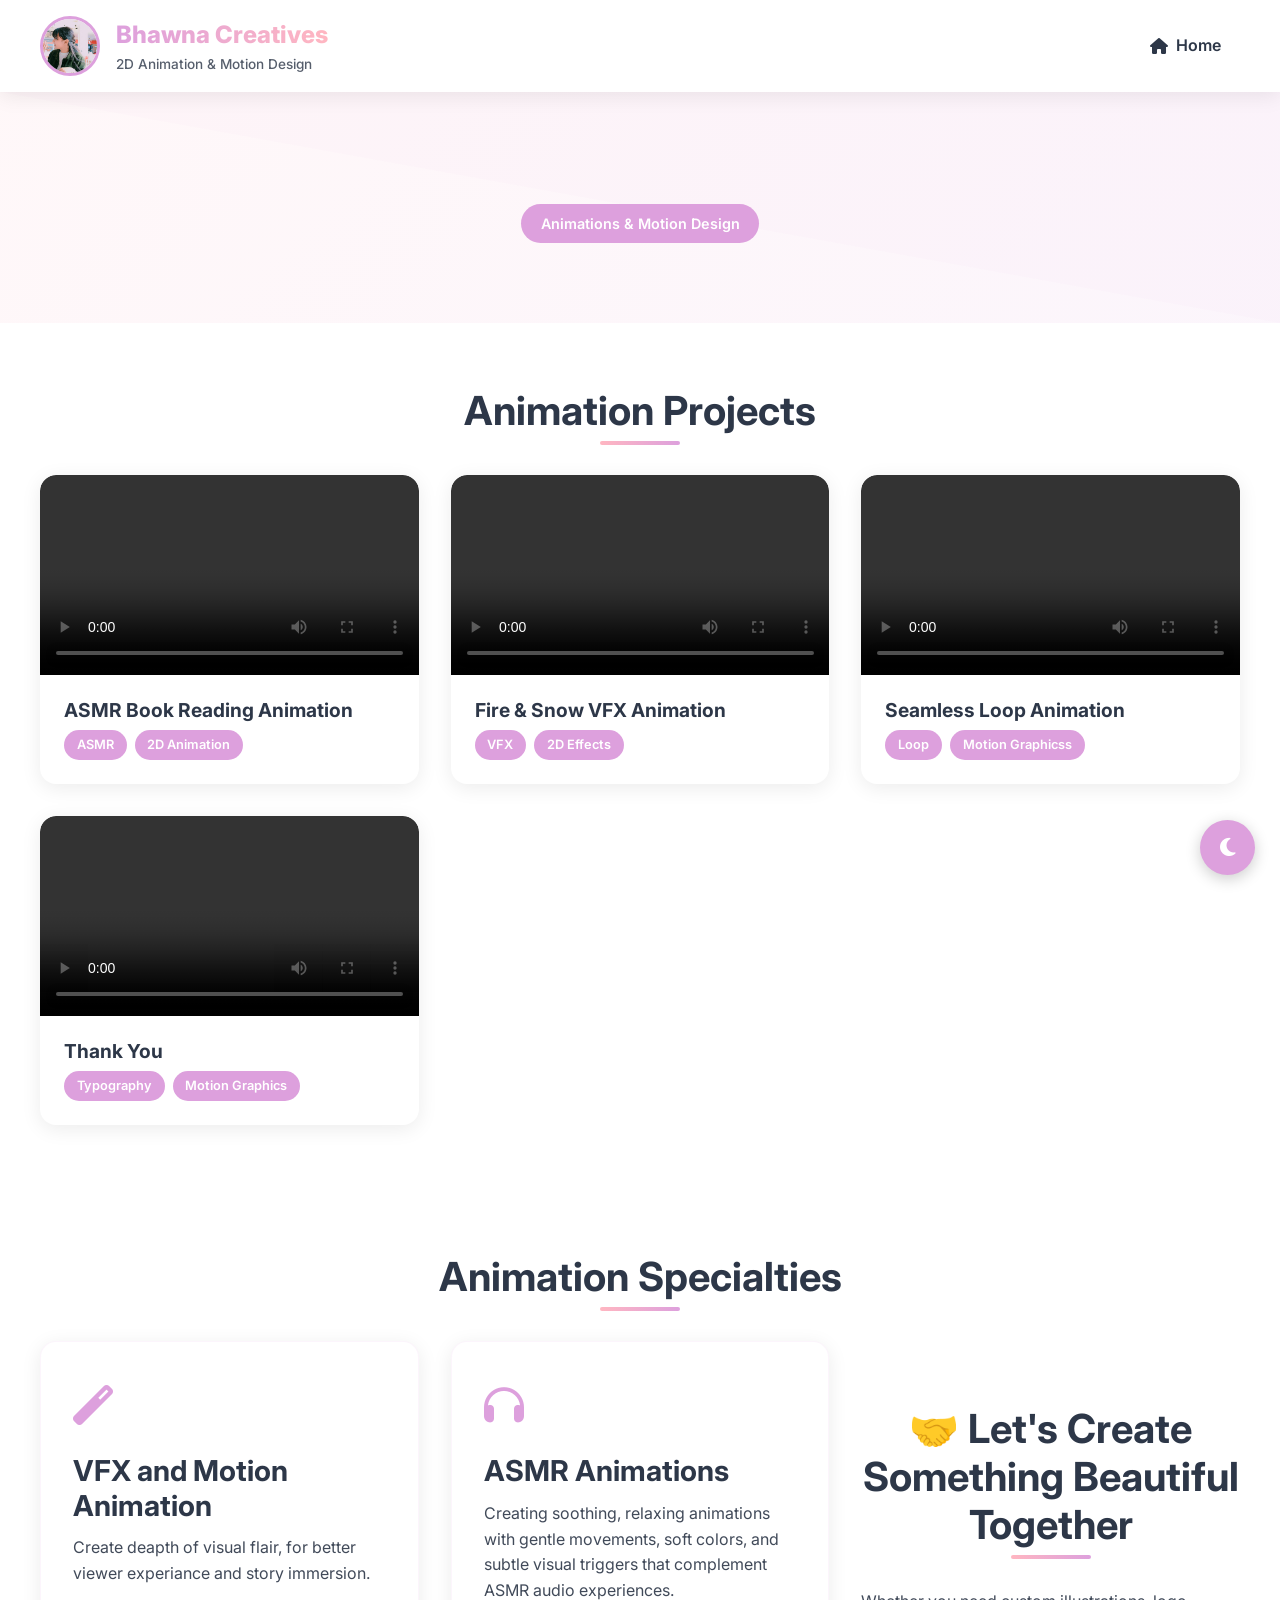
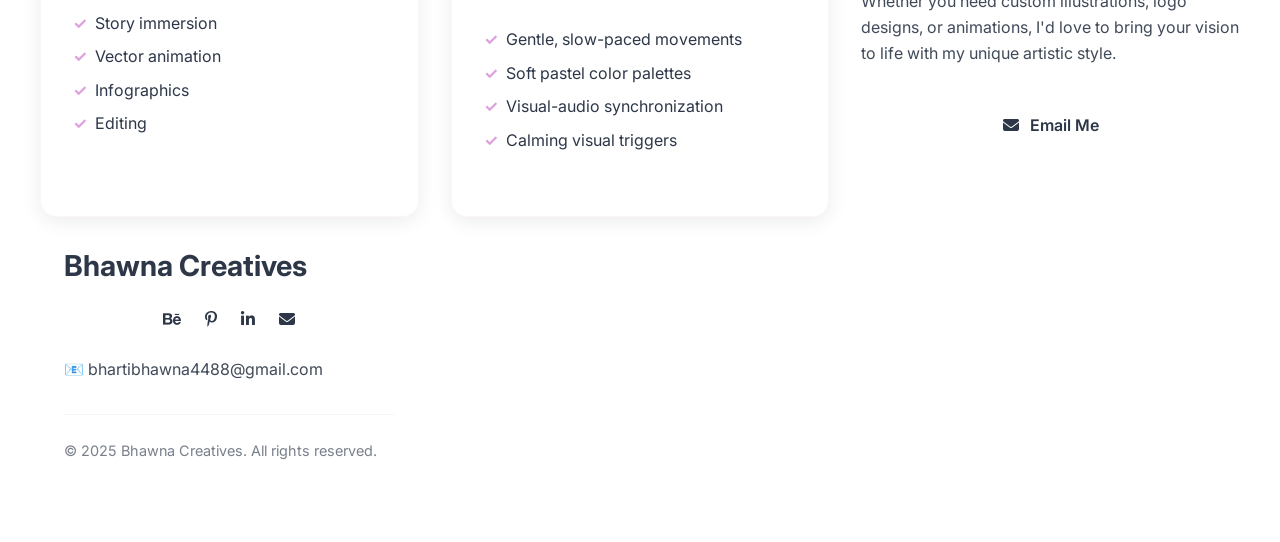
==== commit 2477a478: "Update animations.html" ====
--- a/animations.html
+++ b/animations.html
@@ -639,7 +639,7 @@
   <header class="header">
     <div class="container header-inner">
       <div class="logo-container">
-        <img src="b6.png" alt="Bhawna Creatives Logo" class="logo-img" />
+        <img src="me.png" alt="Bhawna Creatives Logo" class="logo-img" />
         <div class="brand-text">
           <div class="brand-name">Bhawna Creatives</div>
           <div class="brand-tagline">2D Animation & Motion Design</div>
@@ -658,20 +658,15 @@
   <!-- HERO SECTION -->
   <section class="hero">
     <div class="container hero-content">
-      <h1>🎬 2D Animation & Motion Graphics</h1>
-      <p class="hero-subtitle">Bringing stories to life through ASMR animations, VFX effects, and seamless loop animations</p>
       <div class="hero-tags">
-        <span class="hero-tag">ASMR Animations</span>
-        <span class="hero-tag">VFX Effects</span>
-        <span class="hero-tag">Loop Animations</span>
-        <span class="hero-tag">2D Motion Design</span>
+        <span class="hero-tag">Animations & Motion Design </span>
       </div>
     </div>
   </section>
 
   <!-- VIDEO GALLERY SECTION -->
   <section class="section container">
-    <h2>Featured Animation Projects</h2>
+    <h2>Animation Projects</h2>
     <div class="video-gallery">
       <!-- Video 1: ASMR Book Reading -->
       <div class="video-card">
@@ -683,10 +678,8 @@
         </div>
         <div class="video-info">
           <h3 class="video-title">ASMR Book Reading Animation</h3>
-          <p class="video-description">A soothing ASMR animation featuring gentle book reading with soft sounds and calming visual triggers.</p>
           <div class="video-tags">
             <span class="video-tag">ASMR</span>
-            <span class="video-tag">Relaxing</span>
             <span class="video-tag">2D Animation</span>
           </div>
         </div>
@@ -703,10 +696,8 @@
         </div>
         <div class="video-info">
           <h3 class="video-title">Fire & Snow VFX Animation</h3>
-          <p class="video-description">Visual effects showcase featuring realistic fire and snow particle systems integrated into 2D animation.</p>
           <div class="video-tags">
             <span class="video-tag">VFX</span>
-            <span class="video-tag">Particles</span>
             <span class="video-tag">2D Effects</span>
           </div>
         </div>
@@ -723,11 +714,9 @@
         </div>
         <div class="video-info">
           <h3 class="video-title">Seamless Loop Animation</h3>
-          <p class="video-description">A perfectly timed loop animation that plays infinitely without noticeable breaks or jumps.</p>
           <div class="video-tags">
             <span class="video-tag">Loop</span>
-            <span class="video-tag">Seamless</span>
-            <span class="video-tag">Infinite</span>
+            <span class="video-tag">Motion Graphicss</span>
           </div>
         </div>
       </div>
@@ -742,11 +731,9 @@
           
         </div>
         <div class="video-info">
-          <h3 class="video-title">Thank You Animation</h3>
-          <p class="video-description">A heartwarming animation with typography and visual elements expressing gratitude and appreciation.</p>
+          <h3 class="video-title">Thank You</h3>
           <div class="video-tags">
             <span class="video-tag">Typography</span>
-            <span class="video-tag">Gratitude</span>
             <span class="video-tag">Motion Graphics</span>
           </div>
         </div>
@@ -758,7 +745,24 @@
   <section class="section container">
     <h2>Animation Specialties</h2>
     <div class="projects-grid">
-      <!-- Project 1: ASMR Animation -->
+     
+
+      <!-- Project 2: VFX in 2D Animation -->
+      <div class="project-card">
+        <div class="project-icon">
+          <i class="fas fa-magic"></i>
+        </div>
+        <h3>VFX and Motion Animation</h3>
+        <p class="project-desc">Create deapth of visual flair, for better viewer experiance and story immersion.</p>
+        <ul class="project-features">
+          <li>Story immersion</li>
+          <li>Vector animation</li>
+          <li>Infographics</li>
+          <li>Editing</li>
+        </ul>
+      </div>
+
+ <!-- Project 1: ASMR Animation -->
       <div class="project-card">
         <div class="project-icon">
           <i class="fas fa-headphones"></i>
@@ -772,23 +776,6 @@
           <li>Calming visual triggers</li>
         </ul>
       </div>
-
-      <!-- Project 2: VFX in 2D Animation -->
-      <div class="project-card">
-        <div class="project-icon">
-          <i class="fas fa-magic"></i>
-        </div>
-        <h3>VFX and Motion Animation</h3>
-        <p class="project-desc">Create deapth of visual flair, for better viewer experiance and story immersion.</p>
-        <ul class="project-features">
-          <li>Story immersion</li>
-          <li>Vector animation</li>
-          <li>Infographics</li>
-          <li>Editing</li>
-        </ul>
-      </div>
-
-
 
           
     <!-- CTA SECTION -->
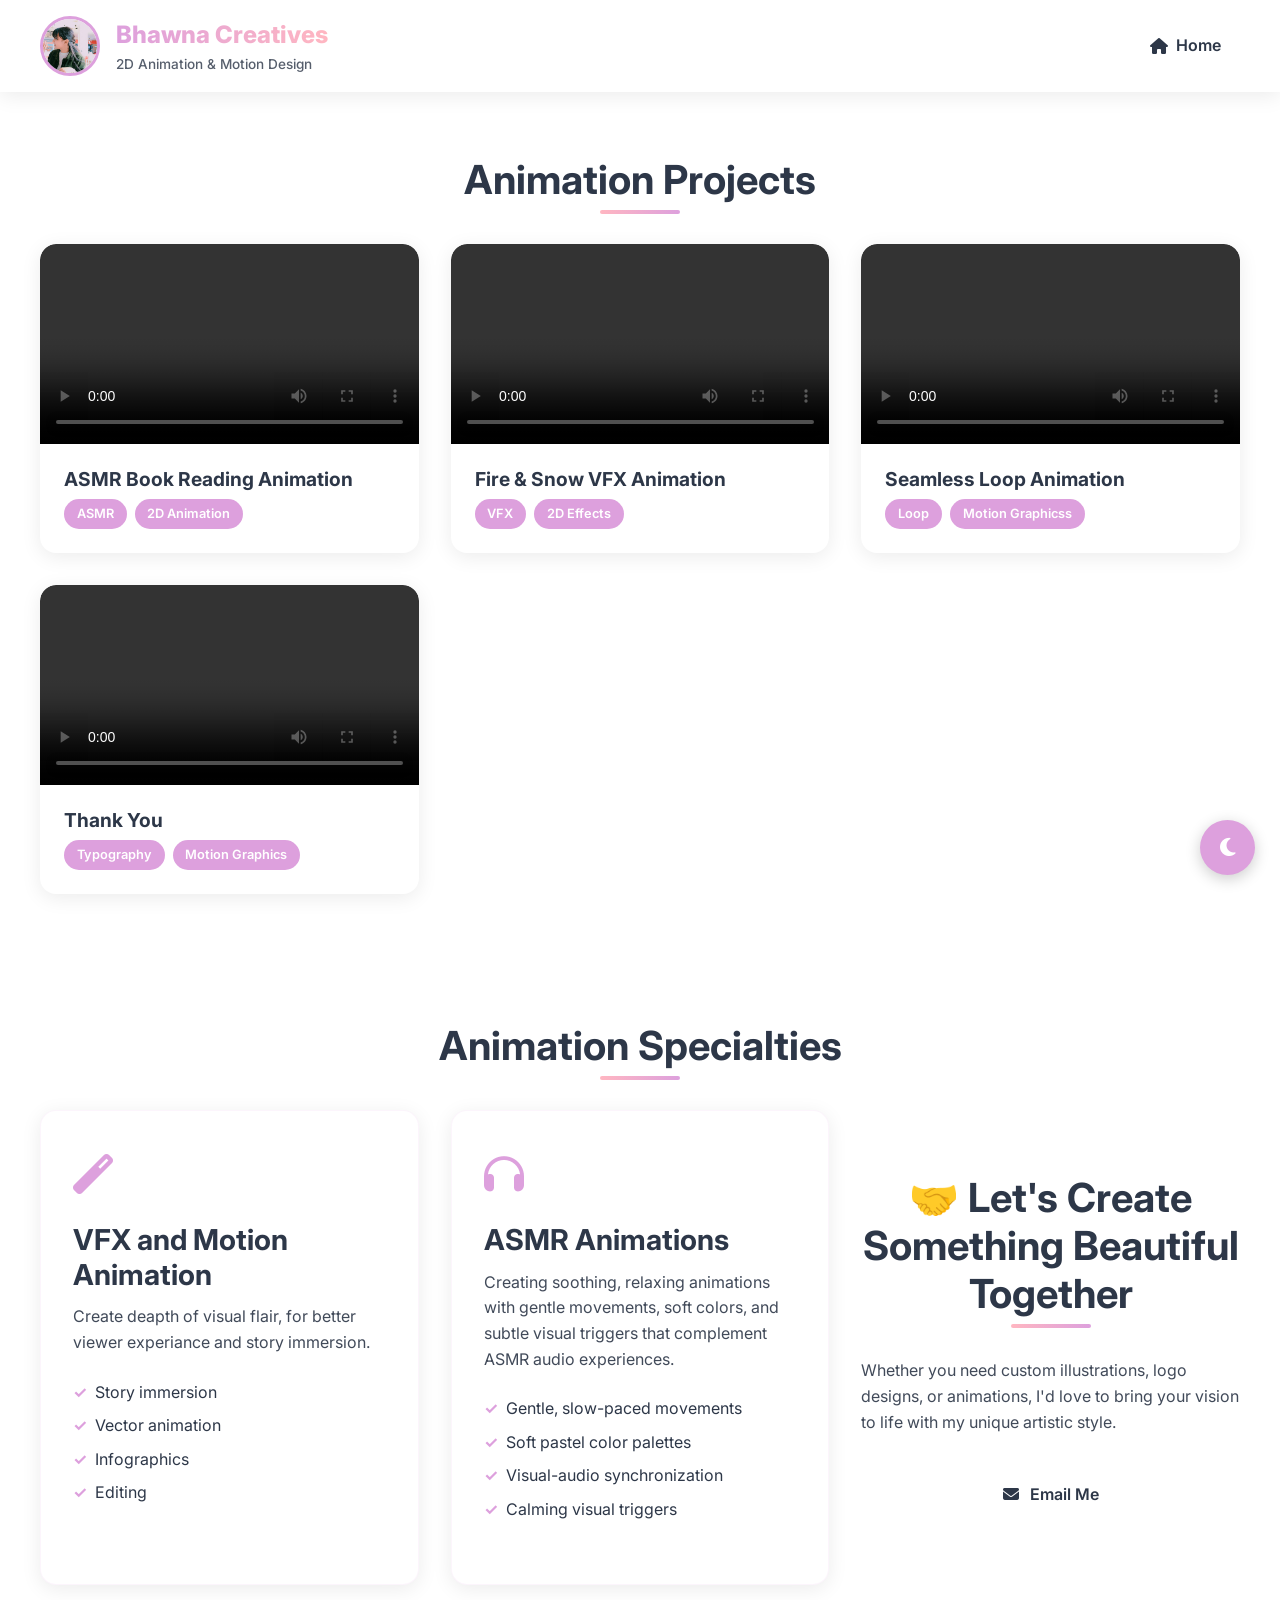
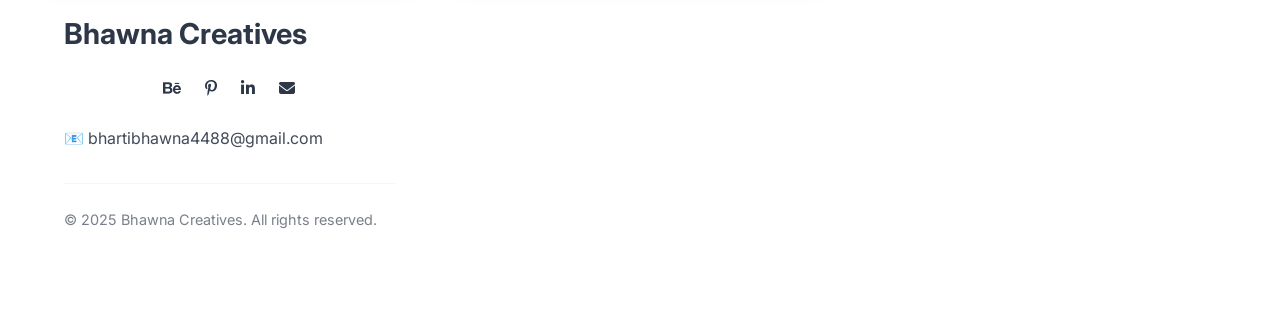
==== commit 0794dac2: "Update animations.html" ====
--- a/animations.html
+++ b/animations.html
@@ -655,14 +655,6 @@
     </div>
   </header>
 
-  <!-- HERO SECTION -->
-  <section class="hero">
-    <div class="container hero-content">
-      <div class="hero-tags">
-        <span class="hero-tag">Animations & Motion Design </span>
-      </div>
-    </div>
-  </section>
 
   <!-- VIDEO GALLERY SECTION -->
   <section class="section container">
